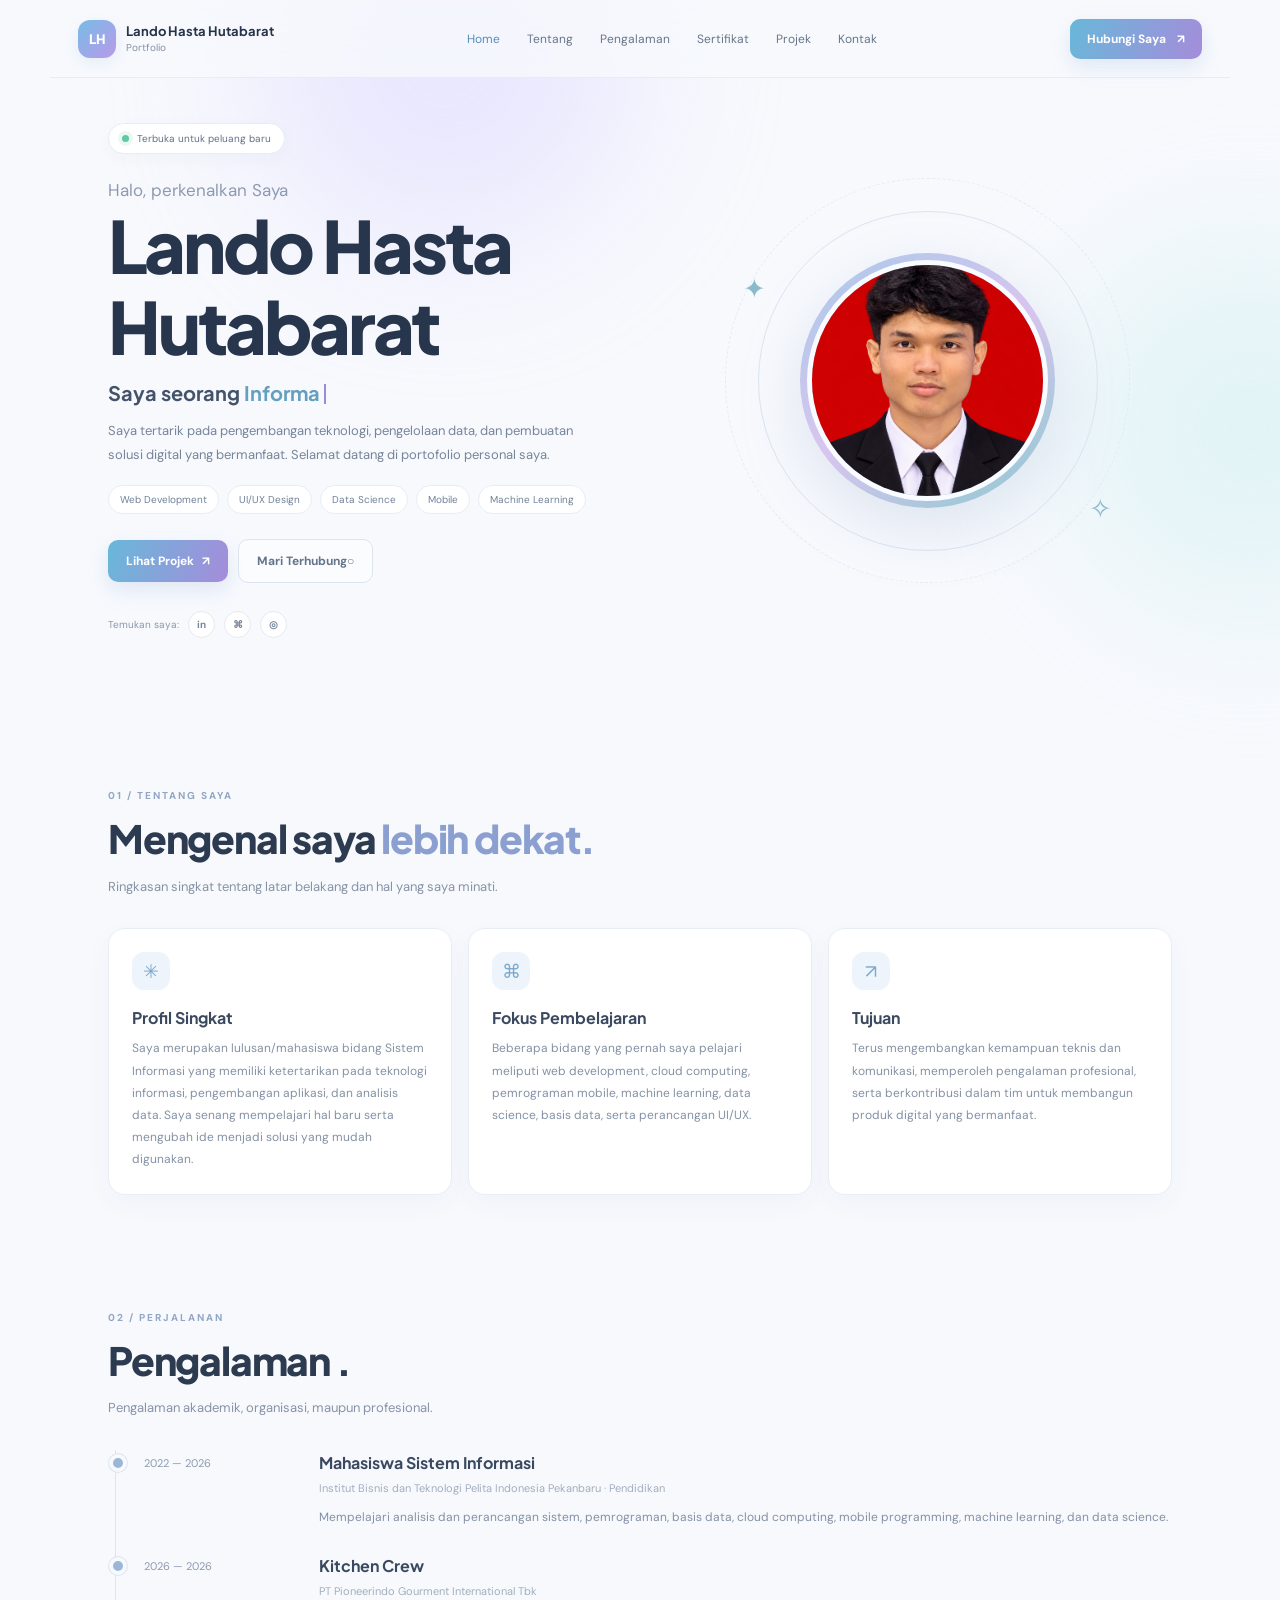
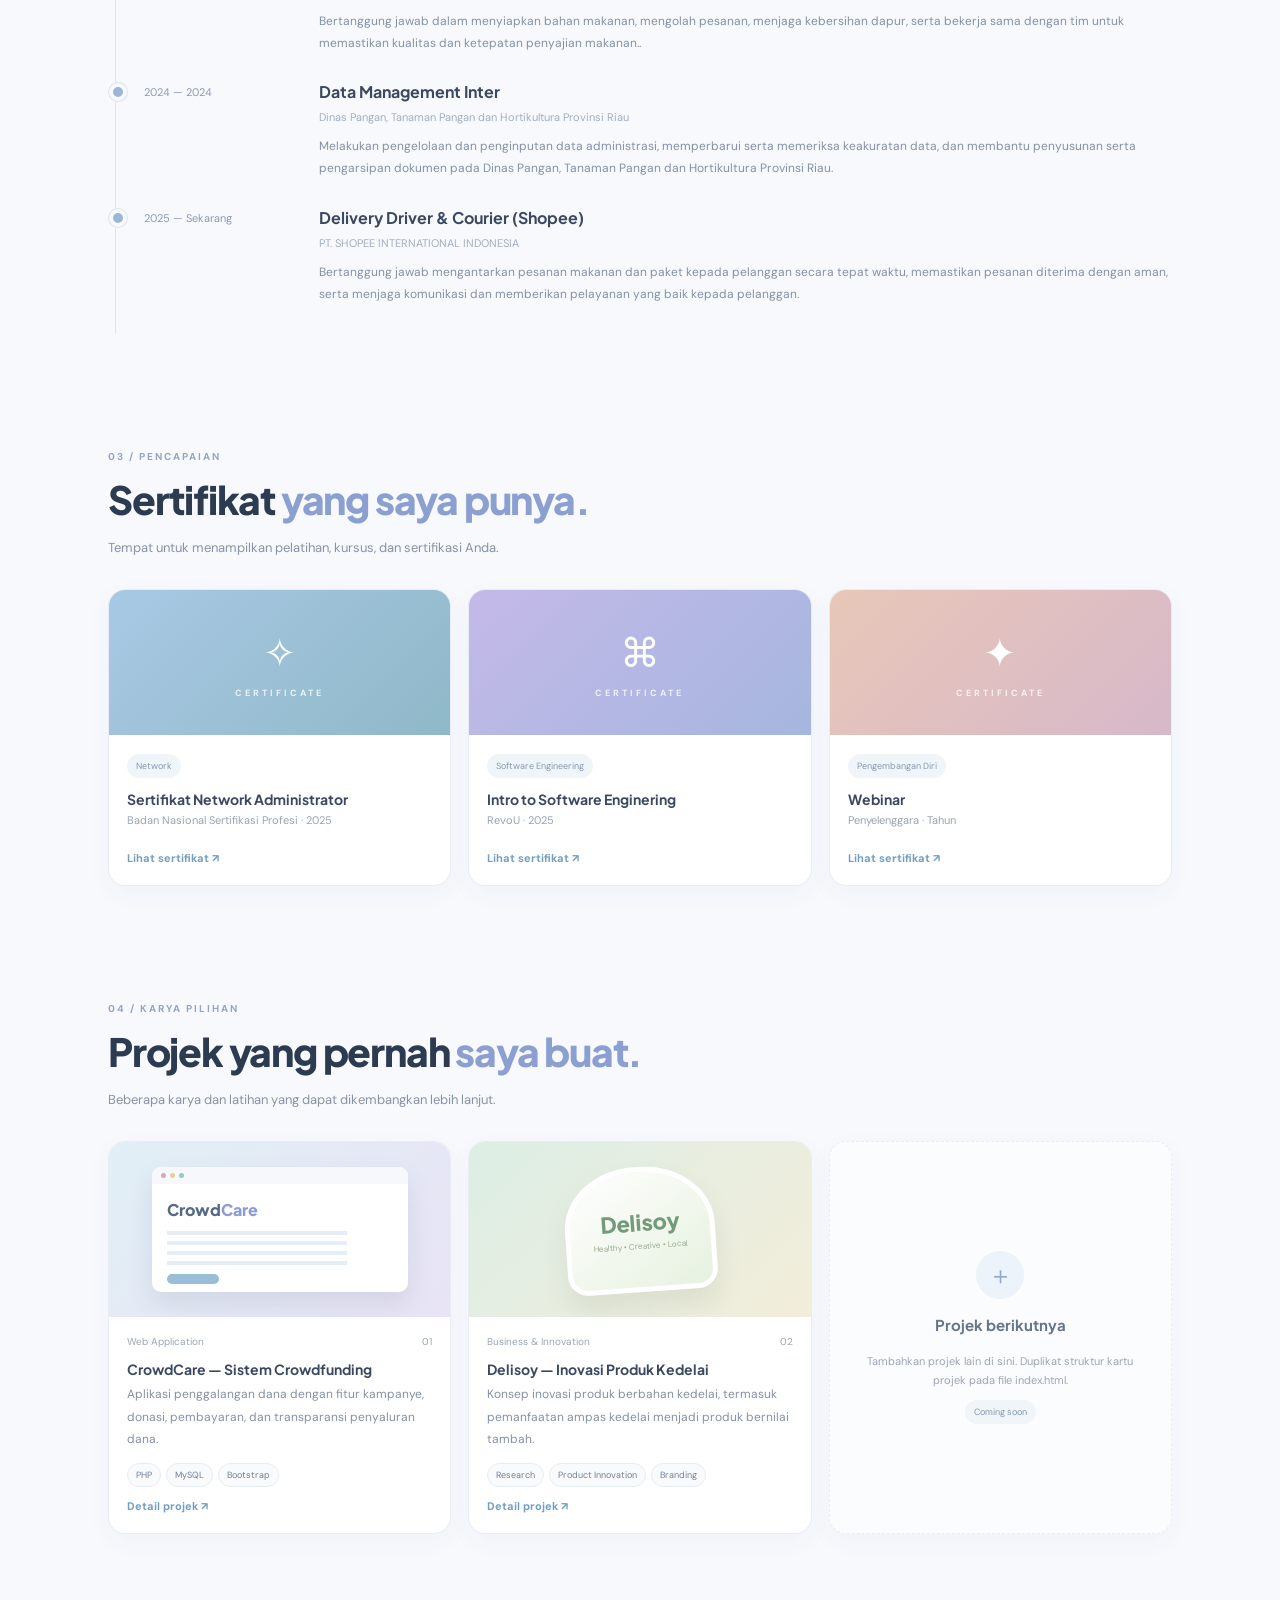
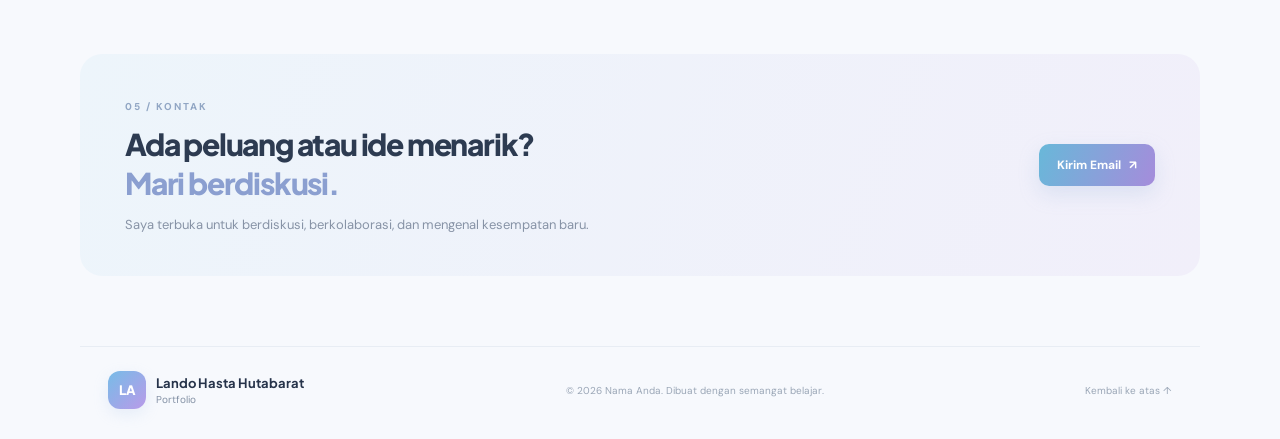
==== index.html @ 0dd58da5 "first commit" ====
<!DOCTYPE html>
<html lang="id">

<head>
  <meta charset="UTF-8">
  <meta name="viewport" content="width=device-width, initial-scale=1.0">
  <meta name="description" content="Portofolio personal — profil, pengalaman, sertifikat, dan proyek.">
  <title>Portofolio | Nama Anda</title>
  <link rel="preconnect" href="https://fonts.googleapis.com">
  <link rel="preconnect" href="https://fonts.gstatic.com" crossorigin>
  <link
    href="https://fonts.googleapis.com/css2?family=DM+Sans:wght@400;500;600;700&family=Plus+Jakarta+Sans:wght@400;500;600;700;800&display=swap"
    rel="stylesheet">
  <link rel="stylesheet" href="style.css">
</head>

<body>
  <div class="ambient ambient-one"></div>
  <div class="ambient ambient-two"></div>
  <header class="topbar">
    <a class="brand" href="#home" aria-label="Beranda">
      <span class="brand-mark">LH</span><span><b>Lando Hasta Hutabarat</b><small>Portfolio</small></span>
    </a>
    <button class="menu-toggle" id="menuToggle" aria-label="Buka menu">☰</button>
    <nav id="navMenu">
      <a href="#home" class="active">Home</a><a href="#about">Tentang</a><a href="#experience">Pengalaman</a>
      <a href="#certificates">Sertifikat</a><a href="#projects">Projek</a><a href="#contact">Kontak</a>
    </nav>
    <a class="hire-btn" href="#contact">Hubungi Saya <span>↗</span></a>
  </header>

  <main>
    <section class="hero section" id="home">
      <div class="hero-copy">
        <div class="availability"><span></span> Terbuka untuk peluang baru</div>
        <p class="eyebrow">Halo, perkenalkan Saya</p>
        <h1>Lando Hasta Hutabarat </h1>
        <h2>Saya seorang <span class="typed" id="typedText">Information Systems Graduate</span><i class="cursor"></i>
        </h2>
        <p class="intro">Saya tertarik pada pengembangan teknologi, pengelolaan data, dan pembuatan solusi digital yang
          bermanfaat. Selamat datang di portofolio personal saya.</p>
        <div class="skill-list">
          <span>Web Development</span><span>UI/UX Design</span><span>Data Science</span><span>Mobile</span><span>Machine
            Learning</span>
        </div>
        <div class="hero-actions"><a class="primary-btn" href="#projects">Lihat Projek <span>↗</span></a><a
            class="secondary-btn" href="#contact">Mari Terhubung <span>○</span></a></div>
        <div class="social-row"><span>Temukan saya:</span><a href="#" aria-label="LinkedIn">in</a><a href="#"
            aria-label="GitHub">⌘</a><a href="#" aria-label="Instagram">◎</a></div>
      </div>
      <div class="hero-visual">
        <div class="orbit orbit-a"></div>
        <div class="orbit orbit-b"></div>
        <div class="profile-ring">
          <img src="assets/profile.png" alt="Foto Profil Saya" class="profile-photo">
        </div>


        <span class="sparkle sparkle-one">✦</span><span class="sparkle sparkle-two">✧</span>
      </div>
    </section>

    <section class="section content-section" id="about">
      <div class="section-heading"><span class="section-kicker">01 / TENTANG SAYA</span>
        <h2>Mengenal saya <span>lebih dekat.</span></h2>
        <p>Ringkasan singkat tentang latar belakang dan hal yang saya minati.</p>
      </div>
      <div class="about-grid">
        <article class="about-card">
          <div class="icon-box">✳</div>
          <h3>Profil Singkat</h3>
          <p>Saya merupakan lulusan/mahasiswa bidang Sistem Informasi yang memiliki ketertarikan pada teknologi
            informasi, pengembangan aplikasi, dan analisis data. Saya senang mempelajari hal baru serta mengubah ide
            menjadi solusi yang mudah digunakan.</p>
        </article>
        <article class="about-card">
          <div class="icon-box">⌘</div>
          <h3>Fokus Pembelajaran</h3>
          <p>Beberapa bidang yang pernah saya pelajari meliputi web development, cloud computing, pemrograman mobile,
            machine learning, data science, basis data, serta perancangan UI/UX.</p>
        </article>
        <article class="about-card">
          <div class="icon-box">↗</div>
          <h3>Tujuan</h3>
          <p>Terus mengembangkan kemampuan teknis dan komunikasi, memperoleh pengalaman profesional, serta berkontribusi
            dalam tim untuk membangun produk digital yang bermanfaat.</p>
        </article>
      </div>
    </section>

    <section class="section content-section" id="experience">
      <div class="section-heading"><span class="section-kicker">02 / PERJALANAN</span>
        <h2>Pengalaman .</span></h2>
        <p>Pengalaman akademik, organisasi, maupun profesional.</p>
      </div>
      <div class="timeline">
        <article class="timeline-item">
          <div class="timeline-date">2022 — 2026</div>
          <div class="timeline-body">
            <h3>Mahasiswa Sistem Informasi</h3>
            <p class="muted">Institut Bisnis dan Teknologi Pelita Indonesia Pekanbaru · Pendidikan</p>
            <p>Mempelajari analisis dan perancangan sistem, pemrograman, basis data, cloud computing, mobile
              programming, machine learning, dan data science.</p>
          </div>
        </article>
        <article class="timeline-item">
          <div class="timeline-date">2026 — 2026</div>
          <div class="timeline-body">
            <h3> Kitchen Crew</h3>
            <p class="muted">PT Pioneerindo Gourment International Tbk</p>
            <p>Bertanggung jawab dalam menyiapkan bahan makanan, mengolah pesanan, menjaga kebersihan dapur, serta
              bekerja sama dengan tim untuk memastikan kualitas dan ketepatan penyajian makanan..</p>
          </div>
        </article>
        <article class="timeline-item">
          <div class="timeline-date">2024 — 2024</div>
          <div class="timeline-body">
            <h3>Data Management Inter</h3>
            <p class="muted">Dinas Pangan, Tanaman Pangan dan Hortikultura Provinsi Riau </p>
            <p>Melakukan pengelolaan dan penginputan data administrasi, memperbarui serta memeriksa keakuratan data, dan
              membantu penyusunan serta pengarsipan dokumen pada Dinas Pangan, Tanaman Pangan dan Hortikultura Provinsi
              Riau.</p>
          </div>
        </article>
        <article class="timeline-item">
          <div class="timeline-date">2025 — Sekarang</div>
          <div class="timeline-body">
            <h3>Delivery Driver & Courier (Shopee)</h3>
            <p class="muted">PT. SHOPEE INTERNATIONAL INDONESIA</p>
            <p>Bertanggung jawab mengantarkan pesanan makanan dan paket kepada pelanggan secara tepat waktu, memastikan
              pesanan diterima dengan aman, serta menjaga komunikasi dan memberikan pelayanan yang baik kepada
              pelanggan.</p>
          </div>
        </article>
      </div>
    </section>

    <section class="section content-section" id="certificates">
      <div class="section-heading"><span class="section-kicker">03 / PENCAPAIAN</span>
        <h2>Sertifikat <span>yang saya punya.</span></h2>
        <p>Tempat untuk menampilkan pelatihan, kursus, dan sertifikasi Anda.</p>
      </div>
      <div class="certificate-grid">
        <article class="certificate-card">
          <div class="certificate-art art-blue">✧<small>CERTIFICATE</small></div>
          <div class="certificate-info"><span class="tag">Network</span>
            <h3>Sertifikat Network Administrator</h3>
            <p>Badan Nasional Sertifikasi Profesi · 2025</p><a href="assets/bnsp.png" target="_blank" class="text-link">
              Lihat sertifikat ↗
            </a>
          </div>
        </article>
        <article class="certificate-card">
          <div class="certificate-art art-lilac">⌘<small>CERTIFICATE</small></div>
          <div class="certificate-info"><span class="tag">Software Engineering</span>
            <h3>Intro to Software Enginering</h3>
            <p>RevoU · 2025</p><a href="assets/sertifikat_revou.png" target="_blank" class="text-link">
              Lihat sertifikat ↗
            </a>
          </div>
        </article>
        <article class="certificate-card">
          <div class="certificate-art art-peach">✦<small>CERTIFICATE</small></div>
          <div class="certificate-info"><span class="tag">Pengembangan Diri</span>
            <h3>Webinar </h3>
            <p>Penyelenggara · Tahun</p><a href="assets/webinar.png" target="_blank" class="text-link">
              Lihat sertifikat ↗
            </a>
          </div>
        </article>
      </div>
    </section>

    <section class="section content-section" id="projects">
      <div class="section-heading"><span class="section-kicker">04 / KARYA PILIHAN</span>
        <h2>Projek yang pernah <span>saya buat.</span></h2>
        <p>Beberapa karya dan latihan yang dapat dikembangkan lebih lanjut.</p>
      </div>
      <div class="project-grid">
        <article class="project-card">
          <div class="project-preview preview-crowd">
            <div class="mock-browser">
              <div class="mock-top"><i></i><i></i><i></i></div>
              <div class="mock-content">
                <b>Crowd<span>Care</span></b>
                <div class="mock-lines"></div>
                <div class="mock-button"></div>
              </div>
            </div>
          </div>

          <div class="project-info">
            <div class="project-meta">
              <span>Web Application</span>
              <span>01</span>
            </div>

            <h3>CrowdCare — Sistem Crowdfunding</h3>

            <p>
              Aplikasi penggalangan dana dengan fitur kampanye,
              donasi, pembayaran, dan transparansi penyaluran dana.
            </p>

            <div class="tech-list">
              <span>PHP</span>
              <span>MySQL</span>
              <span>Bootstrap</span>
            </div>

            <a href="crowdcare.html" class="text-link">
              Detail projek ↗
            </a>
          </div>
        </article>

        <article class="project-card">
          <div class="project-preview preview-delisoy">
            <div class="food-shape"><span>Delisoy</span><small>Healthy • Creative • Local</small></div>
          </div>
          <div class="project-info">
            <div class="project-meta"><span>Business & Innovation</span><span>02</span></div>
            <h3>Delisoy — Inovasi Produk Kedelai</h3>
            <p>Konsep inovasi produk berbahan kedelai, termasuk pemanfaatan ampas kedelai menjadi produk bernilai
              tambah.</p>
            <div class="tech-list"><span>Research</span><span>Product Innovation</span><span>Branding</span></div><a
              href="delisoy.html" class="text-link">
              Detail projek ↗
            </a>
          </div>
        </article>
        <article class="project-card add-project">
          <div class="add-symbol">＋</div>
          <h3>Projek berikutnya</h3>
          <p>Tambahkan projek lain di sini. Duplikat struktur kartu projek pada file index.html.</p><span
            class="tag">Coming soon</span>
        </article>
      </div>
    </section>

    <section class="section contact-section" id="contact">
      <div><span class="section-kicker">05 / KONTAK</span>
        <h2>Ada peluang atau ide menarik?<br><span>Mari berdiskusi.</span></h2>
        <p>Saya terbuka untuk berdiskusi, berkolaborasi, dan mengenal kesempatan baru.</p>
      </div>
      <a class="primary-btn" href="mailto:landobarat31@gmail.com">Kirim Email <span>↗</span></a>
    </section>
  </main>
  <footer><a class="brand" href="#home"><span class="brand-mark">LA</span><span><b>Lando Hasta
          Hutabarat</b><small>Portfolio</small></span></a>
    <p>© <span id="year"></span> Nama Anda. Dibuat dengan semangat belajar.</p><a href="#home" class="back-top">Kembali
      ke atas ↑</a>
  </footer>
  <script src="script.js"></script>

</body>

</html>
---- style.css ----
* {
    box-sizing: border-box
}

html {
    scroll-behavior: smooth;
    scroll-padding-top: 90px
}

body {
    margin: 0;
    background: #f7f9fd;
    color: #26334a;
    font-family: "DM Sans", sans-serif;
    overflow-x: hidden
}

a {
    color: inherit;
    text-decoration: none
}

.ambient {
    position: absolute;
    z-index: -1;
    filter: blur(75px);
    border-radius: 50%;
    opacity: .45;
    pointer-events: none
}

.ambient-one {
    width: 380px;
    height: 380px;
    background: #d9d2ff;
    top: -130px;
    left: 20%
}

.ambient-two {
    width: 360px;
    height: 360px;
    background: #c9edee;
    top: 250px;
    right: -150px
}

.topbar {
    height: 78px;
    max-width: 1180px;
    margin: auto;
    padding: 0 28px;
    display: flex;
    align-items: center;
    justify-content: space-between;
    gap: 25px;
    position: sticky;
    top: 0;
    z-index: 20;
    background: rgba(247, 249, 253, .82);
    backdrop-filter: blur(18px);
    border-bottom: 1px solid rgba(220, 228, 240, .6)
}

.brand {
    display: flex;
    align-items: center;
    gap: 10px;
    flex-shrink: 0
}

.brand-mark {
    width: 38px;
    height: 38px;
    border-radius: 12px;
    background: linear-gradient(135deg, #77bce7, #b99ae9);
    display: grid;
    place-items: center;
    color: white;
    font: 800 13px "Plus Jakarta Sans";
    box-shadow: 0 5px 15px #9ebde533
}

.brand b,
.brand small {
    display: block
}

.brand b {
    font: 700 13px "Plus Jakarta Sans"
}

.brand small {
    font-size: 10px;
    color: #8491a5;
    margin-top: 2px
}

.topbar nav {
    display: flex;
    gap: 27px;
    align-items: center
}

.topbar nav a {
    font-size: 12px;
    color: #68758a;
    transition: .2s
}

.topbar nav a:hover,
.topbar nav a.active {
    color: #568ebc
}

.hire-btn,
.primary-btn {
    background: linear-gradient(110deg, #68b8d9, #a58cdb);
    color: white;
    border-radius: 10px;
    padding: 12px 17px;
    font-size: 12px;
    font-weight: 700;
    box-shadow: 0 8px 20px #9eb9dc45
}

.hire-btn span,
.primary-btn span {
    margin-left: 8px
}

.menu-toggle {
    display: none;
    border: 0;
    background: #fff;
    color: #53657b;
    font-size: 20px
}

.section {
    max-width: 1120px;
    margin: auto;
    padding-left: 28px;
    padding-right: 28px
}

.hero {
    min-height: 600px;
    display: grid;
    grid-template-columns: 1.05fr .95fr;
    align-items: center;
    gap: 35px;
    padding-top: 45px;
    padding-bottom: 65px
}

.availability {
    display: inline-flex;
    align-items: center;
    gap: 8px;
    background: #fff;
    border: 1px solid #e8edf5;
    border-radius: 30px;
    padding: 8px 13px;
    color: #617187;
    font-size: 10px;
    box-shadow: 0 5px 18px #344d6b08
}

.availability span {
    width: 7px;
    height: 7px;
    border-radius: 50%;
    background: #60c8a3;
    box-shadow: 0 0 0 4px #60c8a322
}

.eyebrow {
    color: #8d9bb0;
    margin: 25px 0 4px;
    font-size: 17px
}

.hero h1 {
    font: 800 clamp(48px, 6vw, 72px)/1.12 "Plus Jakarta Sans";
    letter-spacing: -3px;
    margin: 0;
    color: #28364d
}

.hero h1 span {
    color: #83a9d7
}

.hero h2 {
    font: 700 20px "Plus Jakarta Sans";
    margin: 14px 0;
    color: #44536a
}

.hero h2 span {
    color: #639fbe
}

.cursor {
    display: inline-block;
    width: 2px;
    height: 20px;
    background: #9b8cda;
    margin-left: 4px;
    vertical-align: -3px;
    animation: blink 1s infinite
}

@keyframes blink {
    50% {
        opacity: 0
    }
}

.intro {
    max-width: 490px;
    color: #77859a;
    font-size: 13px;
    line-height: 1.85
}

.skill-list,
.tech-list {
    display: flex;
    flex-wrap: wrap;
    gap: 8px;
    margin: 18px 0 25px
}

.skill-list span,
.tech-list span {
    background: #fff;
    border: 1px solid #e7edf5;
    border-radius: 20px;
    padding: 7px 11px;
    font-size: 10px;
    color: #718198
}

.hero-actions {
    display: flex;
    gap: 10px;
    align-items: center
}

.primary-btn,
.secondary-btn {
    display: inline-flex;
    align-items: center;
    justify-content: center;
    padding: 13px 18px;
    border-radius: 10px;
    font-size: 12px;
    font-weight: 700
}

.secondary-btn {
    border: 1px solid #dce4ef;
    color: #64748a;
    background: #ffffff99
}

.social-row {
    display: flex;
    align-items: center;
    gap: 9px;
    margin-top: 28px;
    color: #8a96a8;
    font-size: 10px
}

.social-row a {
    width: 27px;
    height: 27px;
    border: 1px solid #e4eaf2;
    border-radius: 50%;
    display: grid;
    place-items: center;
    color: #74849a;
    font-weight: 700;
    background: #fff
}

.hero-visual {
    height: 420px;
    position: relative;
    display: grid;
    place-items: center
}

.profile-ring {
    width: 255px;
    height: 255px;
    border-radius: 50%;
    padding: 7px;
    background: linear-gradient(145deg, #a8c9e9, #d8c5ef, #8bc9cf);
    box-shadow: 0 20px 60px #9aaccb44;
    z-index: 2
}

.profile-placeholder {
    width: 100%;
    height: 100%;
    border-radius: 50%;
    background: linear-gradient(145deg, #eaf1fa, #dce8f0);
    display: flex;
    align-items: center;
    justify-content: center;
    flex-direction: column;
    color: #91a9c1;
    border: 5px solid #f8fbff
}

.profile-placeholder span {
    font: 800 54px "Plus Jakarta Sans";
    color: #8ba8c9
}

.profile-placeholder small {
    font-size: 10px;
    margin-top: 4px
}

.orbit {
    position: absolute;
    border: 1px solid #dce5f1;
    border-radius: 50%;
    width: 340px;
    height: 340px
}

.orbit-b {
    width: 405px;
    height: 405px;
    border-style: dashed;
    opacity: .7
}

.float-card {
    position: absolute;
    background: #fff;
    border: 1px solid #e9edf4;
    border-radius: 13px;
    box-shadow: 0 15px 35px #435a7714;
    z-index: 3
}

.code-card {
    top: 45px;
    right: 0;
    width: 205px;
    padding: 14px 15px;
    color: #71819a;
    font: 10px/1.8 monospace
}

.window-dots {
    display: flex;
    gap: 5px;
    margin-bottom: 9px
}

.window-dots i {
    width: 7px;
    height: 7px;
    border-radius: 50%;
    background: #f28f9d
}

.window-dots i:nth-child(2) {
    background: #f4ca78
}

.window-dots i:nth-child(3) {
    background: #81c9a9
}

.code-card p {
    margin: 0
}

.code-card p span {
    color: #a28bd7
}

.code-card b {
    color: #69a9a9
}

.code-card em {
    color: #d29b74;
    font-style: normal
}

.indent {
    padding-left: 12px
}

.stat-card {
    padding: 12px 16px;
    min-width: 85px
}

.stat-card strong {
    font: 800 24px "Plus Jakarta Sans";
    color: #8f86d1;
    display: block
}

.stat-card strong span {
    color: #8ec4c7
}

.stat-card small {
    font-size: 10px;
    color: #8a97a9
}

.stat-project {
    left: 2px;
    bottom: 60px
}

.stat-year {
    right: 18px;
    bottom: 105px
}

.sparkle {
    position: absolute;
    color: #8abacb;
    font-size: 27px
}

.sparkle-one {
    top: 100px;
    left: 60px
}

.sparkle-two {
    bottom: 65px;
    right: 60px
}

.content-section {
    padding-top: 80px;
    padding-bottom: 30px
}

.section-heading {
    margin-bottom: 30px
}

.section-kicker {
    font-size: 10px;
    font-weight: 700;
    letter-spacing: 2px;
    color: #91a6c4
}

.section-heading h2,
.contact-section h2 {
    font: 800 clamp(27px, 3.5vw, 39px)/1.3 "Plus Jakarta Sans";
    letter-spacing: -1.2px;
    margin: 10px 0;
    color: #2d3b51
}

.section-heading h2 span,
.contact-section h2 span {
    color: #8b9fd0
}

.section-heading>p,
.contact-section p {
    font-size: 13px;
    color: #8793a6;
    line-height: 1.8;
    margin: 0
}

.about-grid {
    display: grid;
    grid-template-columns: repeat(3, 1fr);
    gap: 16px
}

.about-card {
    background: #fff;
    border: 1px solid #e9eef5;
    border-radius: 17px;
    padding: 23px;
    box-shadow: 0 9px 28px #3d56700a
}

.icon-box {
    width: 38px;
    height: 38px;
    border-radius: 12px;
    background: #edf4fb;
    color: #7ca8cb;
    display: grid;
    place-items: center;
    font-size: 19px
}

.about-card h3,
.timeline-body h3,
.certificate-info h3,
.project-info h3 {
    font: 700 16px "Plus Jakarta Sans";
    margin: 17px 0 9px;
    color: #3b4960
}

.about-card p,
.timeline-body p,
.project-info p {
    font-size: 12px;
    line-height: 1.85;
    color: #8491a4;
    margin: 0
}

.timeline {
    border-left: 1px solid #dce5f0;
    margin-left: 7px;
    padding: 2px 0 2px 28px
}

.timeline-item {
    position: relative;
    display: grid;
    grid-template-columns: 150px 1fr;
    gap: 25px;
    padding: 0 0 27px
}

.timeline-item:before {
    content: "";
    position: absolute;
    width: 10px;
    height: 10px;
    border-radius: 50%;
    background: #9ab7d8;
    border: 4px solid #f7f9fd;
    left: -35px;
    top: 2px;
    box-shadow: 0 0 0 1px #dce5f0
}

.timeline-date {
    font-size: 11px;
    color: #8c9bb0;
    padding-top: 4px
}

.timeline-body h3 {
    margin: 0 0 5px
}

.timeline-body .muted {
    color: #a2aebe;
    font-size: 11px;
    margin-bottom: 8px
}

.certificate-grid,
.project-grid {
    display: grid;
    grid-template-columns: repeat(3, 1fr);
    gap: 17px
}

.certificate-card,
.project-card {
    background: #fff;
    border: 1px solid #e8edf5;
    border-radius: 17px;
    overflow: hidden;
    box-shadow: 0 8px 26px #3d56700a
}

.certificate-art {
    height: 145px;
    display: flex;
    align-items: center;
    justify-content: center;
    flex-direction: column;
    font-size: 40px;
    color: #fff
}

.certificate-art small {
    font: 700 9px "DM Sans";
    letter-spacing: 3px;
    margin-top: 8px;
    opacity: .8
}

.art-blue {
    background: linear-gradient(135deg, #a8c9e4, #8fb8c8)
}

.art-lilac {
    background: linear-gradient(135deg, #c4b9e8, #a5b6df)
}

.art-peach {
    background: linear-gradient(135deg, #e8c7b8, #d7b8c9)
}

.certificate-info,
.project-info {
    padding: 18px
}

.tag {
    display: inline-block;
    border-radius: 20px;
    background: #f0f5fa;
    color: #8298b1;
    padding: 6px 9px;
    font-size: 9px
}

.certificate-info h3,
.project-info h3 {
    font-size: 14px;
    margin: 12px 0 5px
}

.certificate-info p {
    font-size: 11px;
    color: #98a3b2;
    margin: 0 0 12px
}

.text-link {
    display: inline-block;
    color: #729fc0;
    font-size: 11px;
    font-weight: 700;
    margin-top: 12px
}

.project-preview {
    height: 175px;
    display: grid;
    place-items: center;
    overflow: hidden
}

.preview-crowd {
    background: linear-gradient(135deg, #e1eff6, #e8e3f5)
}

.mock-browser {
    width: 75%;
    height: 125px;
    background: #fff;
    border-radius: 9px;
    box-shadow: 0 12px 25px #52647b22;
    overflow: hidden
}

.mock-top {
    height: 17px;
    background: #f6f8fb;
    display: flex;
    align-items: center;
    gap: 4px;
    padding-left: 9px
}

.mock-top i {
    width: 5px;
    height: 5px;
    border-radius: 50%;
    background: #d8a8b3
}

.mock-top i:nth-child(2) {
    background: #e5d09a
}

.mock-top i:nth-child(3) {
    background: #9bcbb4
}

.mock-content {
    padding: 15px
}

.mock-content>b {
    font: 800 16px "Plus Jakarta Sans";
    color: #536b88
}

.mock-content>b span {
    color: #8c9bd3
}

.mock-lines {
    height: 34px;
    width: 80%;
    margin-top: 10px;
    background: repeating-linear-gradient(to bottom, #e7edf4 0 4px, transparent 4px 10px)
}

.mock-button {
    width: 52px;
    height: 10px;
    background: #9abed7;
    border-radius: 5px;
    margin-top: 9px
}

.preview-delisoy {
    background: linear-gradient(135deg, #dceee5, #f3edda)
}

.food-shape {
    width: 150px;
    height: 125px;
    border-radius: 48% 48% 20px 20px;
    background: linear-gradient(145deg, #fff, #e6f1df);
    box-shadow: 0 15px 25px #66836a20;
    display: flex;
    align-items: center;
    justify-content: center;
    flex-direction: column;
    transform: rotate(-4deg);
    border: 5px solid #fff
}

.food-shape span {
    font: 800 22px "Plus Jakarta Sans";
    color: #739b7a
}

.food-shape small {
    font-size: 8px;
    color: #9aab91;
    margin-top: 5px
}

.project-meta {
    display: flex;
    justify-content: space-between;
    color: #9aa6b6;
    font-size: 10px
}

.project-info p {
    min-height: 65px
}

.tech-list {
    margin: 13px 0 0;
    gap: 5px
}

.tech-list span {
    font-size: 9px;
    padding: 5px 8px;
    background: #f8fafc
}

.add-project {
    min-height: 390px;
    display: flex;
    align-items: center;
    justify-content: center;
    flex-direction: column;
    text-align: center;
    padding: 25px;
    border-style: dashed;
    background: #fbfcfe
}

.add-symbol {
    width: 48px;
    height: 48px;
    border-radius: 50%;
    display: grid;
    place-items: center;
    background: #edf3fa;
    color: #91a9c8;
    font-size: 25px
}

.add-project h3 {
    font: 700 15px "Plus Jakarta Sans";
    color: #65758b;
    margin: 16px 0 7px
}

.add-project p {
    font-size: 11px;
    line-height: 1.7;
    color: #9aa6b6
}

.contact-section {
    margin-top: 90px;
    margin-bottom: 70px;
    padding: 40px 45px;
    border-radius: 22px;
    background: linear-gradient(110deg, #edf5fb, #f1effa);
    display: flex;
    align-items: center;
    justify-content: space-between;
    gap: 25px
}

.contact-section h2 {
    font-size: 30px
}

.contact-section .primary-btn {
    flex-shrink: 0
}

footer {
    max-width: 1120px;
    margin: auto;
    border-top: 1px solid #e8edf4;
    padding: 24px 28px 30px;
    display: flex;
    align-items: center;
    justify-content: space-between
}

footer p,
footer .back-top {
    font-size: 10px;
    color: #9aa6b6
}

.back-top {
    color: #789fc0
}
.profile-photo {
    width: 100%;
    height: 100%;
    object-fit: cover;
    object-position: center;
    border-radius: 50%;
    display: block;
    border: 5px solid #f8fbff;
}
.certificate-image {
    width: 100%;
    height: 180px;
    overflow: hidden;
    background: #f0f3f8;
    display: flex;
    align-items: center;
    justify-content: center;
}

.certificate-image img {
    width: 100%;
    height: 100%;
    object-fit: contain;
    display: block;
    transition: transform 0.3s ease;
}

.certificate-card:hover .certificate-image img {
    transform: scale(1.04);
}

@media(max-width:850px) {
    .topbar nav {
        gap: 14px
    }

    .topbar nav a {
        font-size: 11px
    }

    .hero {
        grid-template-columns: 1fr .85fr
    }

    .code-card {
        right: -5px;
        width: 175px
    }

    .profile-ring {
        width: 220px;
        height: 220px
    }

    .orbit {
        width: 300px;
        height: 300px
    }

    .orbit-b {
        width: 350px;
        height: 350px
    }

    .certificate-grid,
    .project-grid {
        grid-template-columns: repeat(2, 1fr)
    }
}

@media(max-width:650px) {
    .topbar {
        height: 68px;
        padding: 0 18px
    }

    .menu-toggle {
        display: block;
        margin-left: auto
    }

    .topbar nav {
        display: none;
        position: absolute;
        top: 68px;
        left: 12px;
        right: 12px;
        padding: 17px;
        background: #fff;
        border: 1px solid #e8edf5;
        border-radius: 14px;
        box-shadow: 0 12px 30px #42577318;
        flex-direction: column;
        align-items: flex-start;
        gap: 17px
    }

    .topbar nav.open {
        display: flex
    }

    .hire-btn {
        display: none
    }

    .section {
        padding-left: 20px;
        padding-right: 20px
    }

    .hero {
        grid-template-columns: 1fr;
        padding-top: 65px;
        gap: 5px
    }

    .hero-copy {
        order: 1
    }

    .hero-visual {
        order: 0;
        height: 330px
    }

    .profile-ring {
        width: 195px;
        height: 195px
    }

    .profile-placeholder span {
        font-size: 42px
    }

    .orbit {
        width: 260px;
        height: 260px
    }

    .orbit-b {
        width: 310px;
        height: 310px
    }

    .code-card {
        top: 15px;
        right: 0;
        width: 155px;
        font-size: 8px
    }

    .stat-project {
        left: 0;
        bottom: 35px
    }

    .stat-year {
        right: 0;
        bottom: 60px
    }

    .sparkle-one {
        left: 10px;
        top: 65px
    }

    .sparkle-two {
        right: 20px;
        bottom: 25px
    }

    .hero h1 {
        font-size: 54px
    }

    .hero h2 {
        font-size: 17px
    }

    .intro {
        font-size: 12px
    }

    .content-section {
        padding-top: 60px
    }

    .about-grid {
        grid-template-columns: 1fr
    }

    .timeline-item {
        grid-template-columns: 1fr;
        gap: 7px
    }

    .certificate-grid,
    .project-grid {
        grid-template-columns: 1fr
    }

    .project-info p {
        min-height: 0
    }

    .add-project {
        min-height: 240px
    }

    .contact-section {
        margin: 55px 20px;
        padding: 28px;
        display: block
    }

    .contact-section h2 {
        font-size: 25px
    }

    .contact-section .primary-btn {
        margin-top: 20px
    }

    footer {
        padding: 22px 20px;
        gap: 15px;
        flex-wrap: wrap
    }

    footer p {
        order: 3;
        width: 100%;
        margin: 0
    }

    .section-heading h2 {
        font-size: 29px
    }
}
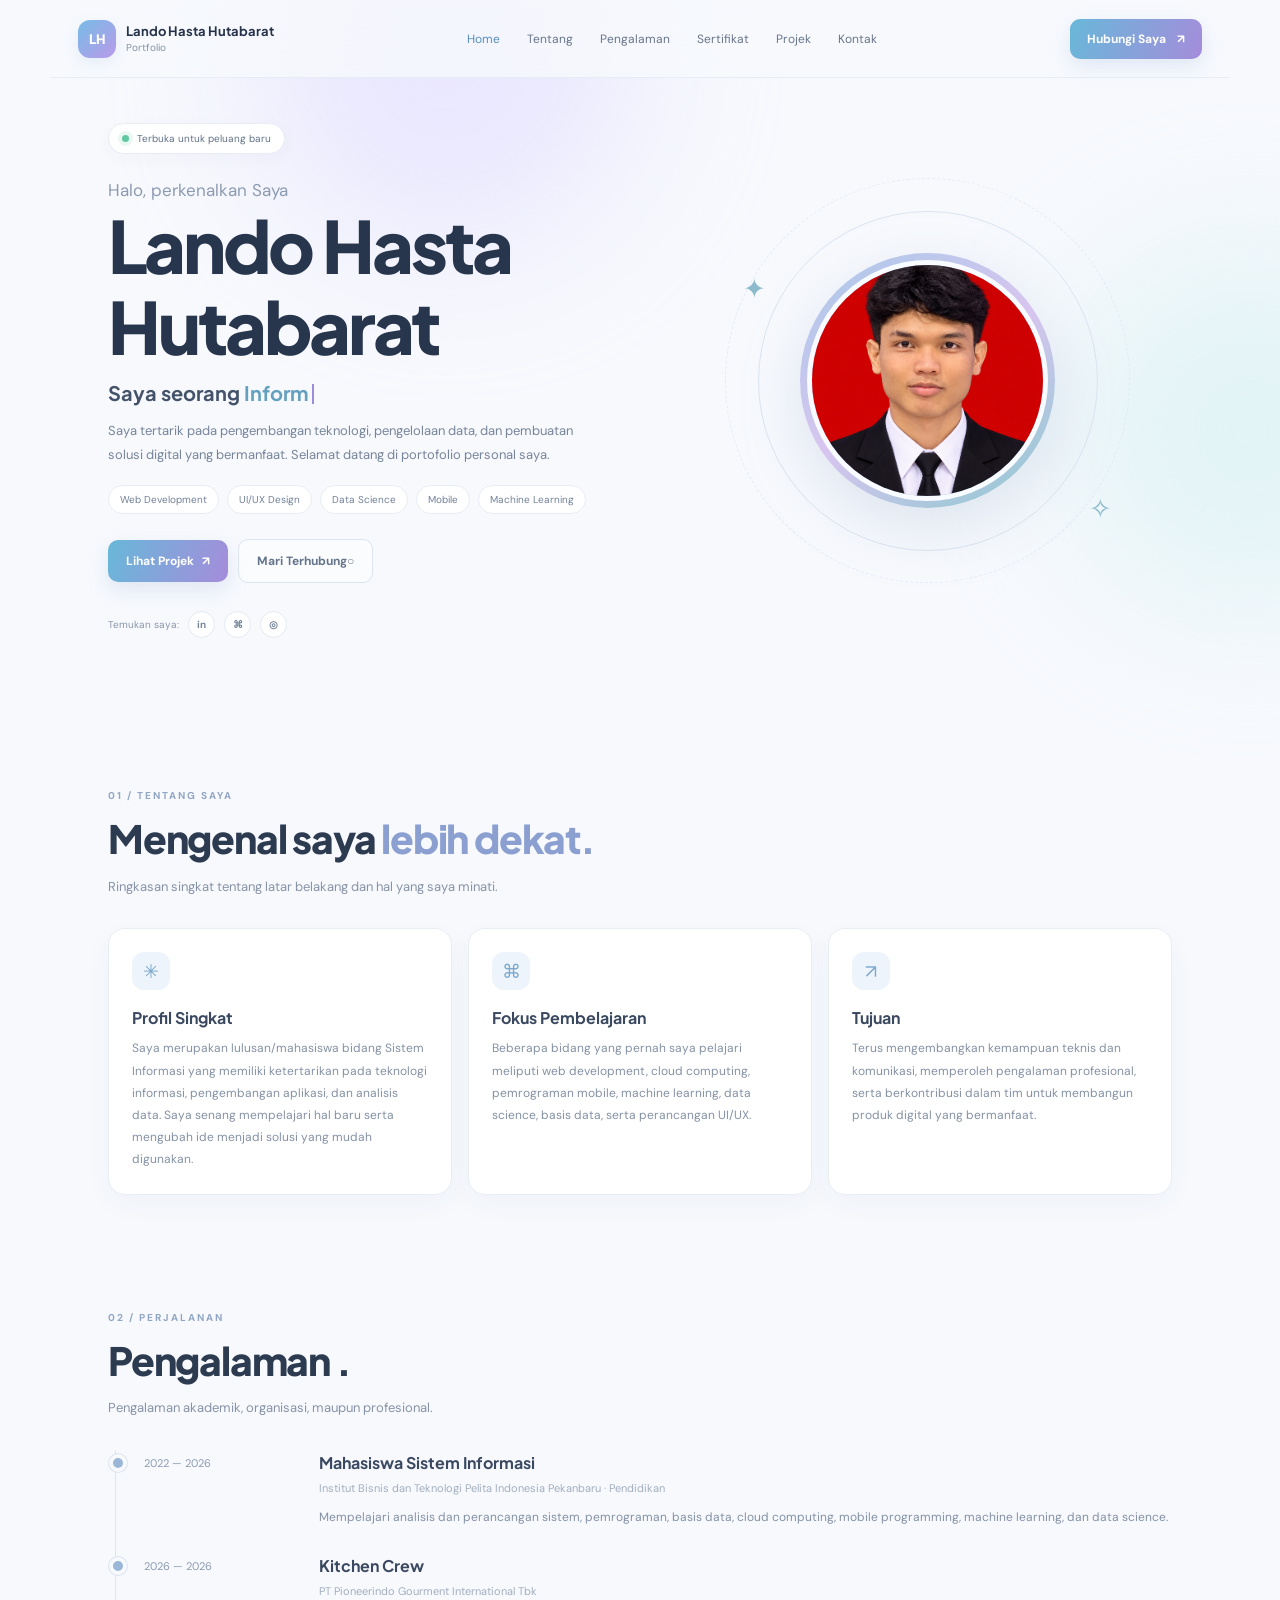
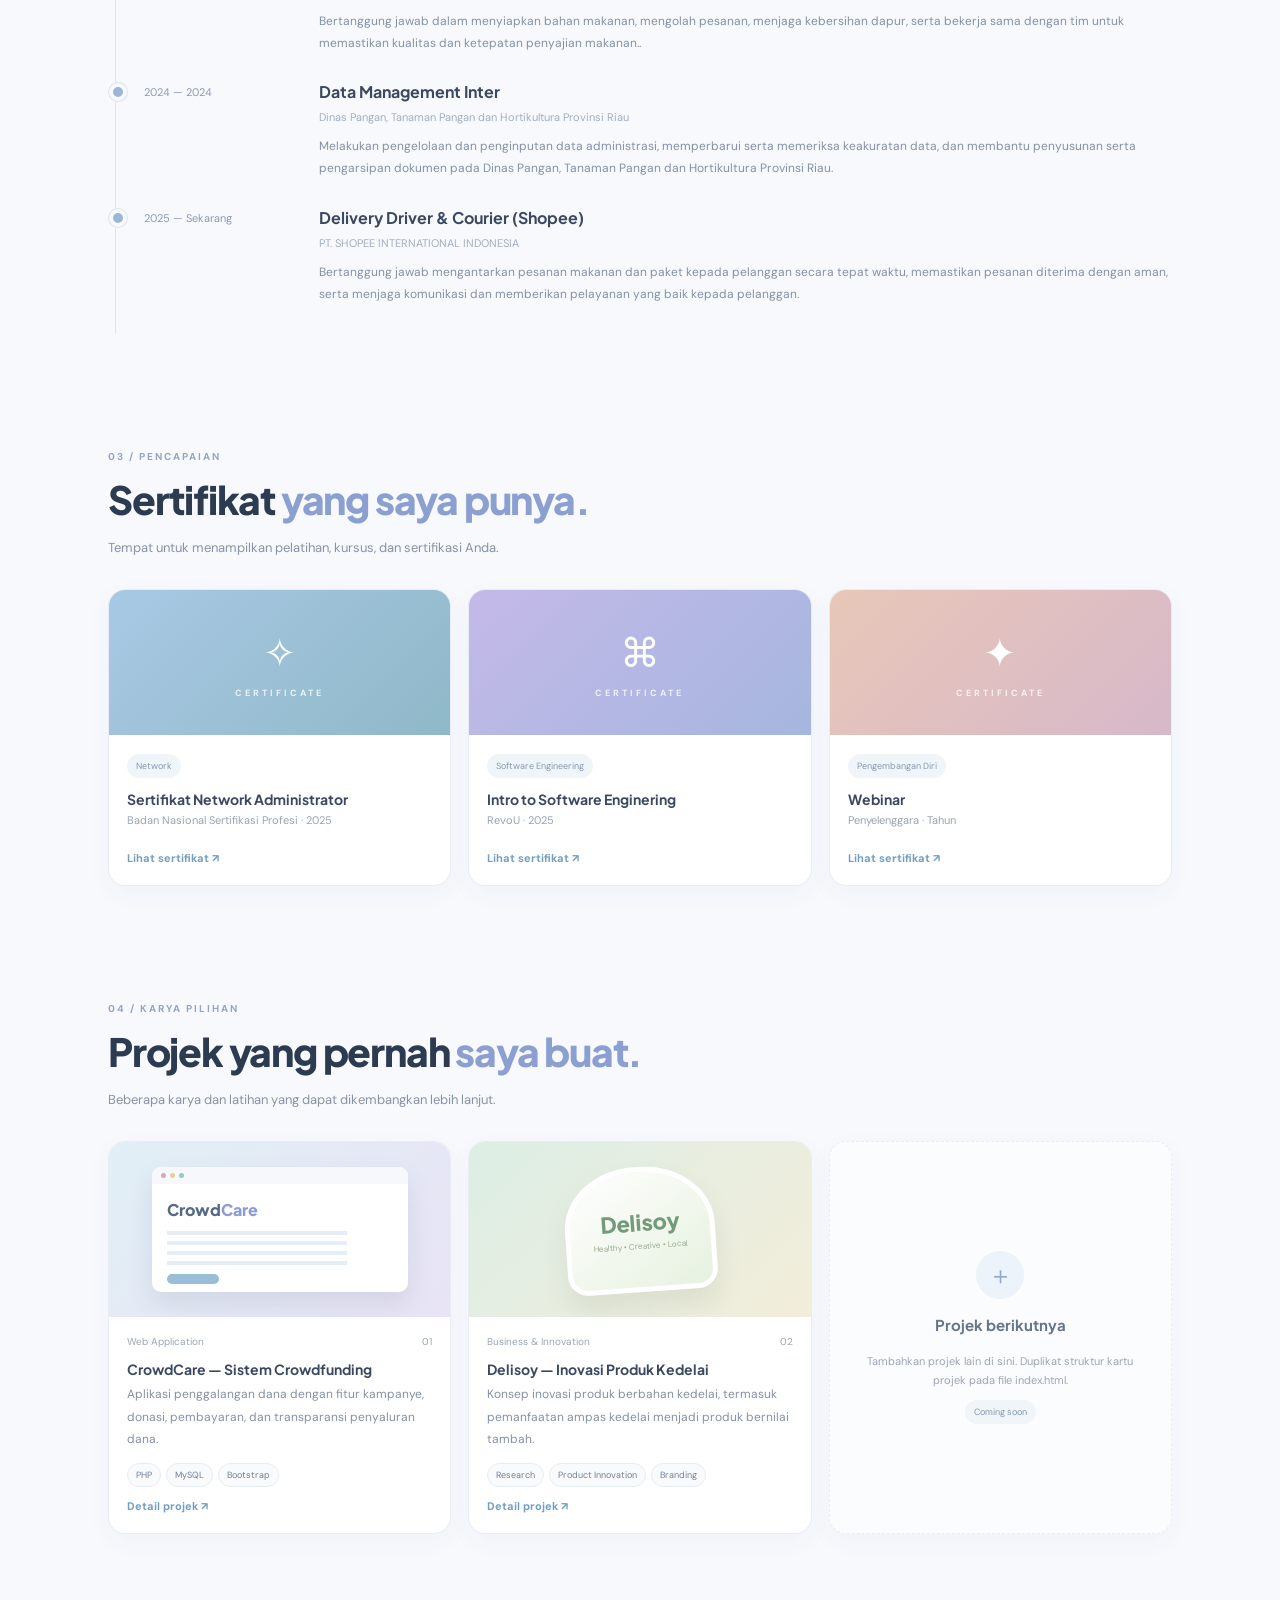
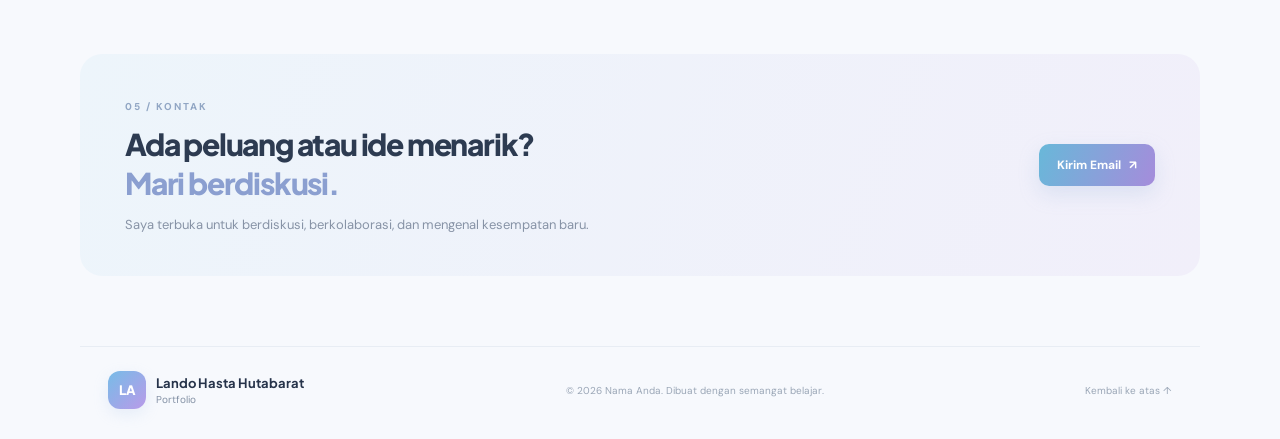
==== commit 3f7b098a: "mengubah url" ====
--- a/index.html
+++ b/index.html
@@ -145,7 +145,7 @@
           <div class="certificate-art art-blue">✧<small>CERTIFICATE</small></div>
           <div class="certificate-info"><span class="tag">Network</span>
             <h3>Sertifikat Network Administrator</h3>
-            <p>Badan Nasional Sertifikasi Profesi · 2025</p><a href="assets/bnsp.png" target="_blank" class="text-link">
+            <p>Badan Nasional Sertifikasi Profesi · 2025</p><a href="https://github.com/barat31/my_repository_portfolio/blob/main/assets/sertifikat_revou.PNG?raw=true" target="_blank" class="text-link">
               Lihat sertifikat ↗
             </a>
           </div>
